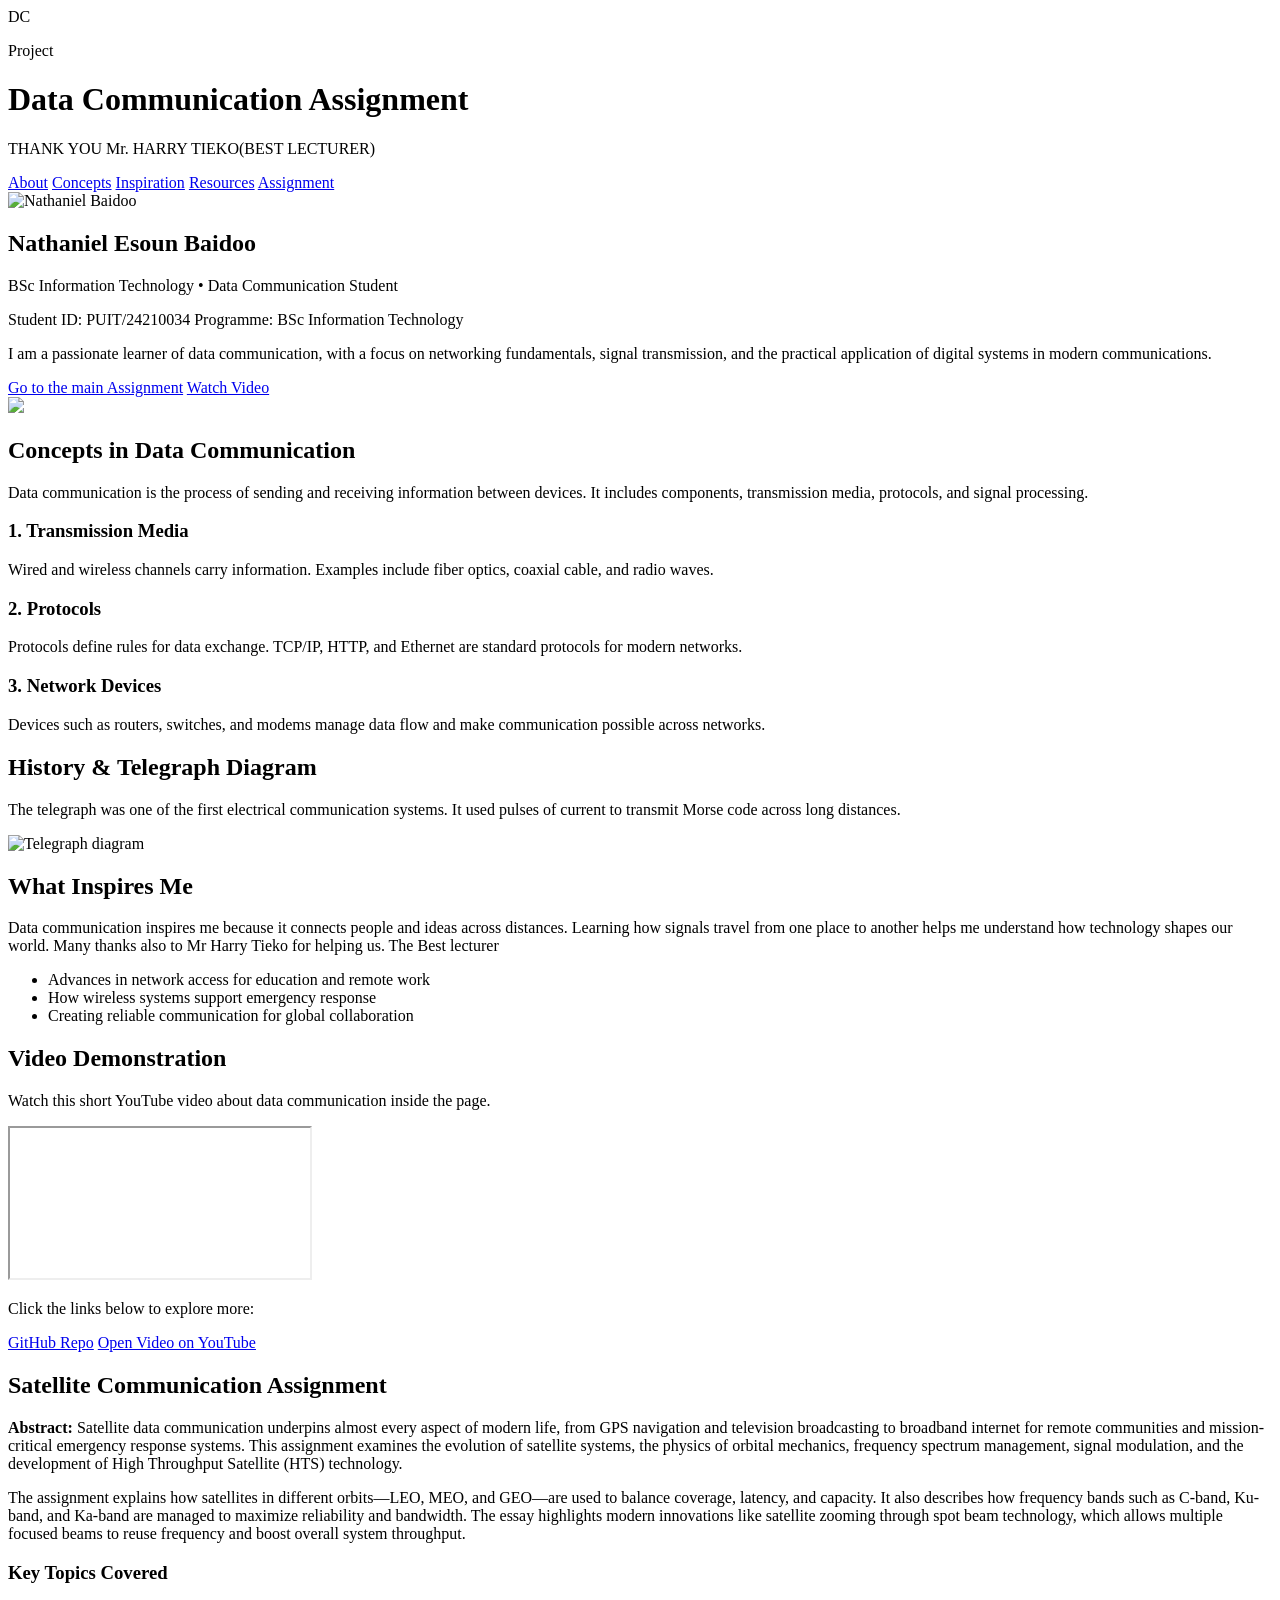
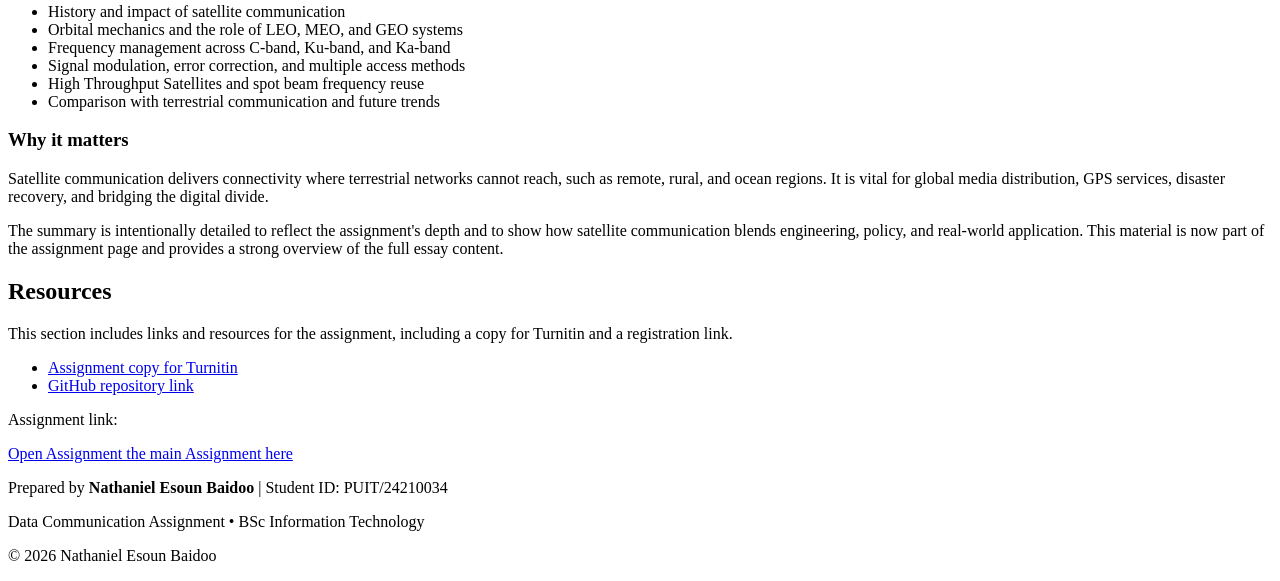
==== index.html @ 7e2c32c3 "Add files via upload" ====
<!DOCTYPE html>
<html lang="en">

<head>
    <meta charset="UTF-8">
    <meta name="viewport" content="width=device-width, initial-scale=1.0">
    <meta`n name="description" `n content="Presentation of data communication concepts, satellite systems, and assignment findings." `n>
        <title>Data Communication Assignment</title>
        <link rel="stylesheet" href="index.css">
</head>

<body>
    <header class="site-header">
        <div class="brand">
            <div class="brand-badge">
                <span>DC</span>
                <div>
                    <p class="brand-label">Project</p>
                    <h1>Data Communication Assignment</h1>
                </div>
            </div>
            <p class="brand-copy">
                THANK YOU <span class="person">Mr. HARRY TIEKO</span>(BEST LECTURER)
            </p>
        </div>
        <nav class="main-nav" aria-label="Primary navigation">
            <a href="#about">About</a>
            <a href="#concepts">Concepts</a>
            <a href="#inspiration">Inspiration</a>
            <a href="#resources">Resources</a>
            <a href="#assignment">Assignment</a>
        </nav>
    </header>

    <main>
        <section id="about" class="hero section-card">
            <div class="hero-text">
                <img class="profile-photo" src="c:\Users\DELL\Desktop\PROFBAIDOO\profNath.jpg" alt="Nathaniel Baidoo">

                <h2>Nathaniel Esoun Baidoo</h2>
                <p class="role">
                    BSc Information Technology • Data Communication Student
                </p>
                <div class="hero-meta">
                    <span>Student ID: PUIT/24210034</span>
                    <span>Programme: BSc Information Technology</span>
                </div>
                <p class="bio">
                    I am a passionate learner of data communication, with a focus on networking fundamentals, signal transmission, and the practical application of digital systems in modern communications.
                </p>
                <div class="hero-links">
                    <a class="button" href="C:\Users\DELL\DATACOM WEB\ASSIGNMENT.HTML">Go to the main Assignment</a>
                    <a class="button button-secondary" href="#video">Watch Video</a>
                </div>
            </div>
            <div class="hero-image">
                <img src="c:\Users\DELL\Desktop\commmm.avif">
            </div>
        </section>

        <section id="concepts" class="section-card">
            <h2>Concepts in Data Communication</h2>
            <p>
                Data communication is the process of sending and receiving information between devices. It includes components, transmission media, protocols, and signal processing.
            </p>
            <div class="cards-grid">
                <article>
                    <h3>1. Transmission Media</h3>
                    <p>
                        Wired and wireless channels carry information. Examples include fiber optics, coaxial cable, and radio waves.
                    </p>
                </article>
                <article>
                    <h3>2. Protocols</h3>
                    <p>
                        Protocols define rules for data exchange. TCP/IP, HTTP, and Ethernet are standard protocols for modern networks.
                    </p>
                </article>
                <article>
                    <h3>3. Network Devices</h3>
                    <p>
                        Devices such as routers, switches, and modems manage data flow and make communication possible across networks.
                    </p>
                </article>
            </div>
        </section>

        <section id="history" class="section-card">
            <h2>History &amp; Telegraph Diagram</h2>
            <p>
                The telegraph was one of the first electrical communication systems. It used pulses of current to transmit Morse code across long distances.
            </p>
            <div class="diagram-card">
                <img class="diagram-image" src="c:\Users\DELL\Desktop\Telelgraph.webp" alt="Telegraph diagram">
            </div>
        </section>

        <section id="inspiration" class="section-card">
            <h2>What Inspires Me</h2>
            <p>
                Data communication inspires me because it connects people and ideas across distances. Learning how signals travel from one place to another helps me understand how technology shapes our world. Many thanks also to <span class="person">Mr Harry Tieko</span>                for helping us. The Best lecturer
            </p>
            <ul>
                <li>Advances in network access for education and remote work</li>
                <li>How wireless systems support emergency response</li>
                <li>Creating reliable communication for global collaboration</li>
            </ul>
        </section>

        <section id="video" class="section-card video-section">
            <h2>Video Demonstration</h2>
            <p>
                Watch this short YouTube video about data communication inside the page.
            </p>
            <div class="video-wrapper">
                <iframe id="youtube-player" src="c:\Users\DELL\Videos\Tubemate Downloader\Data Communications.mp4" allow="
              accelerometer;
              autoplay;
              clipboard-write;
              encrypted-media;
              gyroscope;
              picture-in-picture;
            " allowfullscreen></iframe>
            </div>
            <p>Click the links below to explore more:</p>
            <div class="inline-links">
                <a href="https://github.com/yourusername/data-communication-assignment" target="_blank" rel="noopener">GitHub Repo</a
          >
          <a
            href="https://www.youtube.com/watch?v=5yHa4AGumdw&t=110s&pp=ygUYc2hvcnQgZGF0YSBjb21tdW5pY2F0aW9u"
            target="_blank"
            rel="noopener"
            >Open Video on YouTube</a
          >
        </div>
      </section>

      <section id="assignment" class="section-card">
        <h2>Satellite Communication Assignment</h2>

        <p>
          <strong>Abstract:</strong> Satellite data communication underpins
          almost every aspect of modern life, from GPS navigation and television
          broadcasting to broadband internet for remote communities and
          mission-critical emergency response systems. This assignment examines
          the evolution of satellite systems, the physics of orbital mechanics,
          frequency spectrum management, signal modulation, and the development
          of High Throughput Satellite (HTS) technology.
        </p>
        <p>
          The assignment explains how satellites in different orbits—LEO, MEO,
          and GEO—are used to balance coverage, latency, and capacity. It also
          describes how frequency bands such as C-band, Ku-band, and Ka-band are
          managed to maximize reliability and bandwidth. The essay highlights
          modern innovations like satellite zooming through spot beam
          technology, which allows multiple focused beams to reuse frequency and
          boost overall system throughput.
        </p>
        <div class="cards-grid assignment-grid">
          <article>
            <h3>Key Topics Covered</h3>
            <ul>
              <li>History and impact of satellite communication</li>
              <li>
                Orbital mechanics and the role of LEO, MEO, and GEO systems
              </li>
              <li>Frequency management across C-band, Ku-band, and Ka-band</li>
              <li>
                Signal modulation, error correction, and multiple access methods
              </li>
              <li>High Throughput Satellites and spot beam frequency reuse</li>
              <li>
                Comparison with terrestrial communication and future trends
              </li>
            </ul>
          </article>
          <article>
            <h3>Why it matters</h3>
            <p>
              Satellite communication delivers connectivity where terrestrial
              networks cannot reach, such as remote, rural, and ocean regions.
              It is vital for global media distribution, GPS services, disaster
              recovery, and bridging the digital divide.
            </p>
          </article>
        </div>
        <p>
          The summary is intentionally detailed to reflect the assignment's
          depth and to show how satellite communication blends engineering,
          policy, and real-world application. This material is now part of the
          assignment page and provides a strong overview of the full essay
          content.
        </p>
      </section>

      <section id="resources" class="section-card">
        <h2>Resources</h2>
        <p>
          This section includes links and resources for the assignment,
          including a copy for Turnitin and a registration link.
        </p>
        <ul class="resource-list">
          <li>
            <a
              class="button button-secondary"
              href="https://www.turnitin.com/assignment/type/paper/dashboard/184475073?lang=en_us#"
              target="_blank"
              rel="noopener"
              >Assignment copy for Turnitin</a
            >
          </li>
          <li>
            <a
              class="button button-secondary"
              href="https://github.com/yourusername/data-communication-assignment"
              target="_blank"
              rel="noopener"
              >GitHub repository link</a
            >
          </li>
        </ul>
        <p>Assignment link:</p>
        <a
          class="button button-primary"
          href="C:\Users\DELL\DATACOM WEB\ASSIGNMENT.HTML"
          target="_blank"
          rel="noopener"
          >Open Assignment the main Assignment here</a
        >
      </section>
    </main>

    <footer class="site-footer">
      <p>Prepared by <strong>Nathaniel Esoun Baidoo</strong> | Student ID: PUIT/24210034</p>
      <p>Data Communication Assignment • BSc Information Technology</p>
      <p>&copy; 2026 Nathaniel Esoun Baidoo</p>
    </footer>
    <script src="index.js"></script>
  </body>
</html>
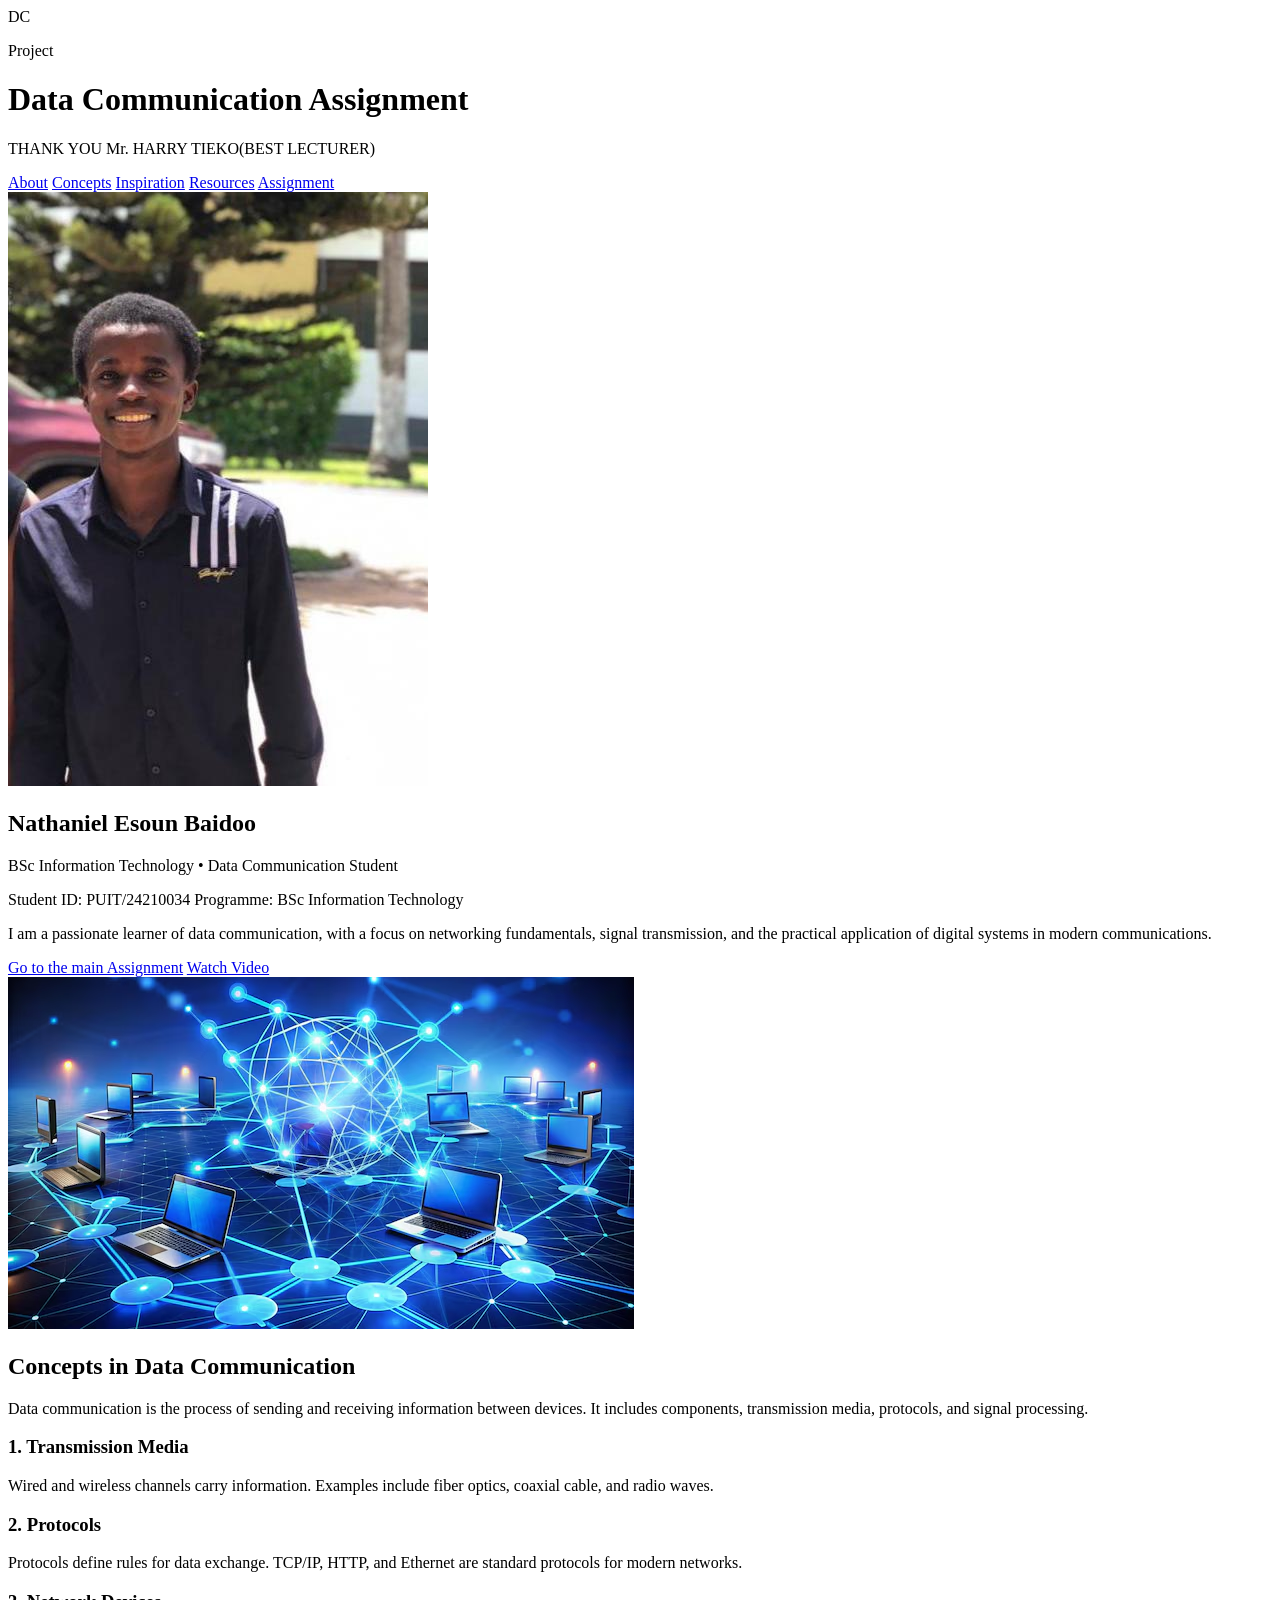
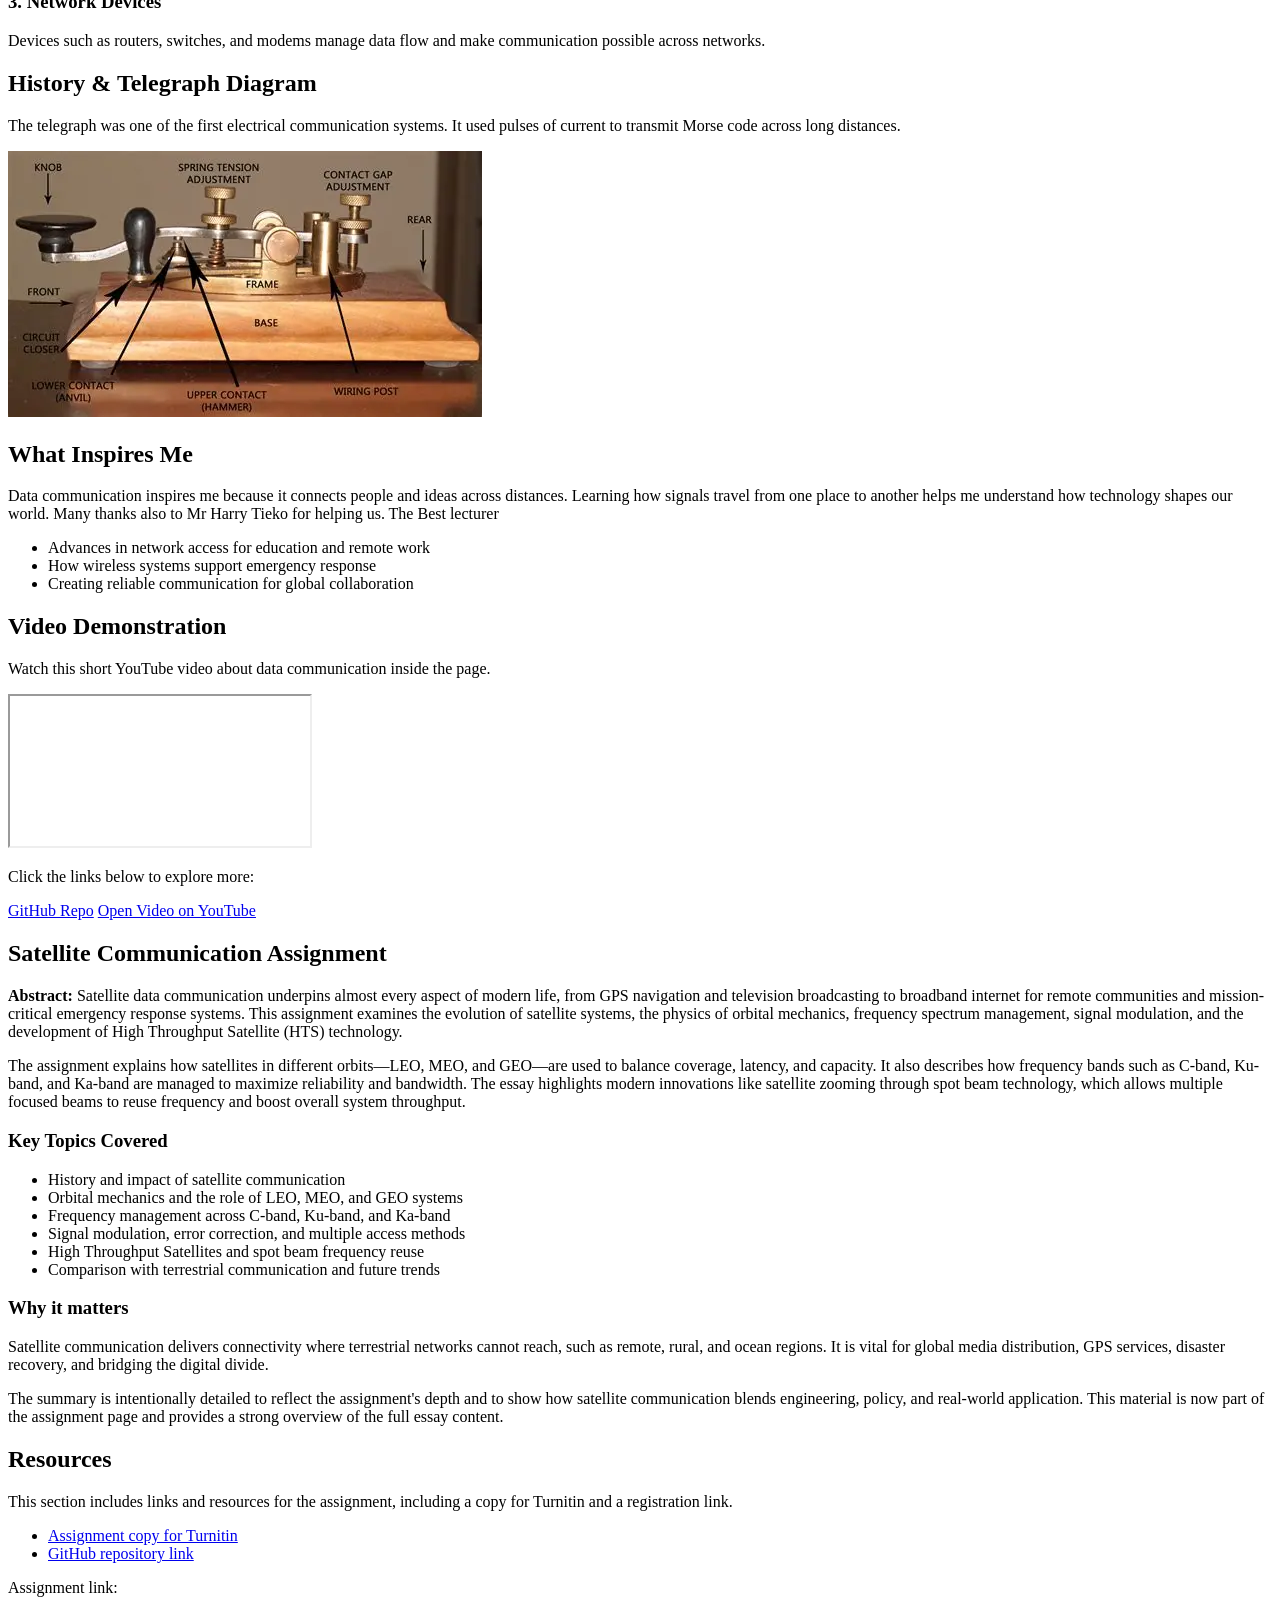
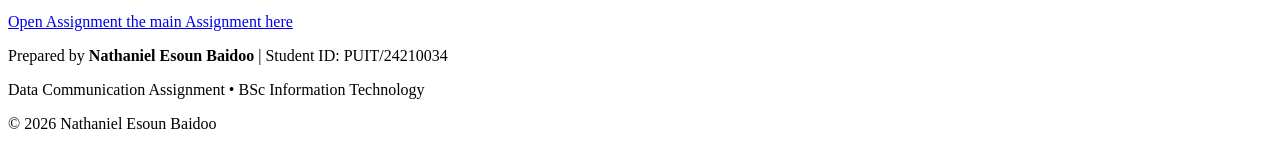
==== commit 4843ef41: "Add files via upload" ====
--- a/index.html
+++ b/index.html
@@ -35,7 +35,7 @@
     <main>
         <section id="about" class="hero section-card">
             <div class="hero-text">
-                <img class="profile-photo" src="c:\Users\DELL\Desktop\PROFBAIDOO\profNath.jpg" alt="Nathaniel Baidoo">
+                <img class="profile-photo" src="profNath.jpg" alt="Nathaniel Baidoo">
 
                 <h2>Nathaniel Esoun Baidoo</h2>
                 <p class="role">
@@ -54,7 +54,7 @@
                 </div>
             </div>
             <div class="hero-image">
-                <img src="c:\Users\DELL\Desktop\commmm.avif">
+                <img src="commmm.avif">
             </div>
         </section>
 
@@ -91,7 +91,7 @@
                 The telegraph was one of the first electrical communication systems. It used pulses of current to transmit Morse code across long distances.
             </p>
             <div class="diagram-card">
-                <img class="diagram-image" src="c:\Users\DELL\Desktop\Telelgraph.webp" alt="Telegraph diagram">
+                <img class="diagram-image" src="Telelgraph.webp" alt="Telegraph diagram">
             </div>
         </section>
 
@@ -113,29 +113,22 @@
                 Watch this short YouTube video about data communication inside the page.
             </p>
             <div class="video-wrapper">
-                <iframe id="youtube-player" src="c:\Users\DELL\Videos\Tubemate Downloader\Data Communications.mp4" allow="
-              accelerometer;
-              autoplay;
-              clipboard-write;
-              encrypted-media;
-              gyroscope;
-              picture-in-picture;
-            " allowfullscreen></iframe>
+                <iframe id="youtube-player" src="C:\Users\DELL\Videos\Tubemate Downloader\Data Communications.mp4 " " allow=" accelerometer; autoplay; clipboard-write; encrypted-media; gyroscope; picture-in-picture; " allowfullscreen></iframe>
             </div>
             <p>Click the links below to explore more:</p>
-            <div class="inline-links">
-                <a href="https://github.com/yourusername/data-communication-assignment" target="_blank" rel="noopener">GitHub Repo</a
+            <div class="inline-links ">
+                <a href="https://github.com/Profbaidoo/Data-Communication-Assignment/tree/40812f1e3010cec9169a220cb5f3fecf6ca3a425 " target="_blank " rel="noopener ">GitHub Repo</a
           >
           <a
-            href="https://www.youtube.com/watch?v=5yHa4AGumdw&t=110s&pp=ygUYc2hvcnQgZGF0YSBjb21tdW5pY2F0aW9u"
-            target="_blank"
-            rel="noopener"
+            href="https://www.youtube.com/watch?v=5yHa4AGumdw&t=110s&pp=ygUYc2hvcnQgZGF0YSBjb21tdW5pY2F0aW9u "
+            target="_blank "
+            rel="noopener "
             >Open Video on YouTube</a
           >
         </div>
       </section>
 
-      <section id="assignment" class="section-card">
+      <section id="assignment " class="section-card ">
         <h2>Satellite Communication Assignment</h2>
 
         <p>
@@ -156,7 +149,7 @@
           technology, which allows multiple focused beams to reuse frequency and
           boost overall system throughput.
         </p>
-        <div class="cards-grid assignment-grid">
+        <div class="cards-grid assignment-grid ">
           <article>
             <h3>Key Topics Covered</h3>
             <ul>
@@ -193,48 +186,48 @@
         </p>
       </section>
 
-      <section id="resources" class="section-card">
+      <section id="resources " class="section-card ">
         <h2>Resources</h2>
         <p>
           This section includes links and resources for the assignment,
           including a copy for Turnitin and a registration link.
         </p>
-        <ul class="resource-list">
+        <ul class="resource-list ">
           <li>
             <a
-              class="button button-secondary"
-              href="https://www.turnitin.com/assignment/type/paper/dashboard/184475073?lang=en_us#"
-              target="_blank"
-              rel="noopener"
+              class="button button-secondary "
+              href="https://www.turnitin.com/assignment/type/paper/dashboard/184475073?lang=en_us# "
+              target="_blank "
+              rel="noopener "
               >Assignment copy for Turnitin</a
             >
           </li>
           <li>
             <a
-              class="button button-secondary"
-              href="https://github.com/yourusername/data-communication-assignment"
-              target="_blank"
-              rel="noopener"
+              class="button button-secondary "
+              href="https://github.com/Profbaidoo/Data-Communication-Assignment/tree/40812f1e3010cec9169a220cb5f3fecf6ca3a425 "
+              target="_blank "
+              rel="noopener "
               >GitHub repository link</a
             >
           </li>
         </ul>
         <p>Assignment link:</p>
         <a
-          class="button button-primary"
-          href="C:\Users\DELL\DATACOM WEB\ASSIGNMENT.HTML"
-          target="_blank"
-          rel="noopener"
+          class="button button-primary "
+          href="ASSIGNMENT.HTML "
+          target="_blank "
+          rel="noopener "
           >Open Assignment the main Assignment here</a
         >
       </section>
     </main>
 
-    <footer class="site-footer">
+    <footer class="site-footer ">
       <p>Prepared by <strong>Nathaniel Esoun Baidoo</strong> | Student ID: PUIT/24210034</p>
       <p>Data Communication Assignment • BSc Information Technology</p>
       <p>&copy; 2026 Nathaniel Esoun Baidoo</p>
     </footer>
-    <script src="index.js"></script>
+    <script src="index.js "></script>
   </body>
 </html>
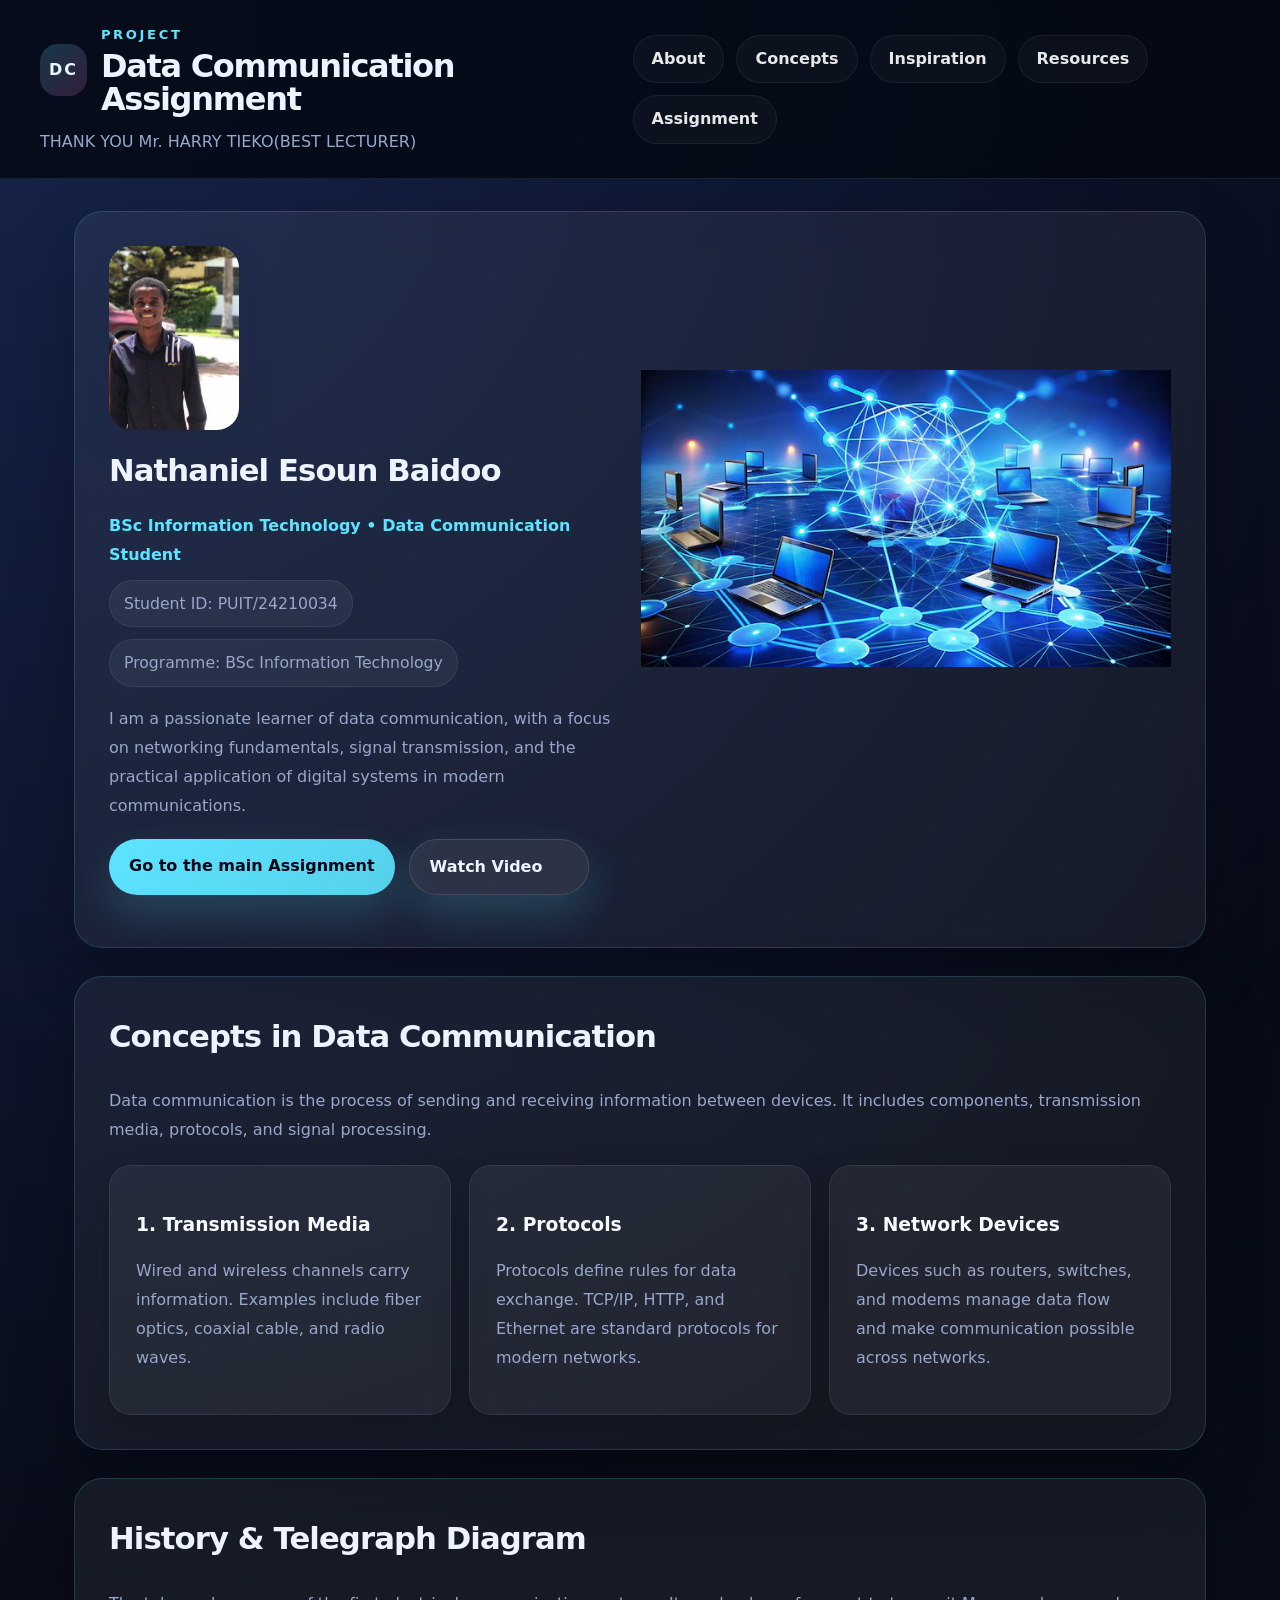
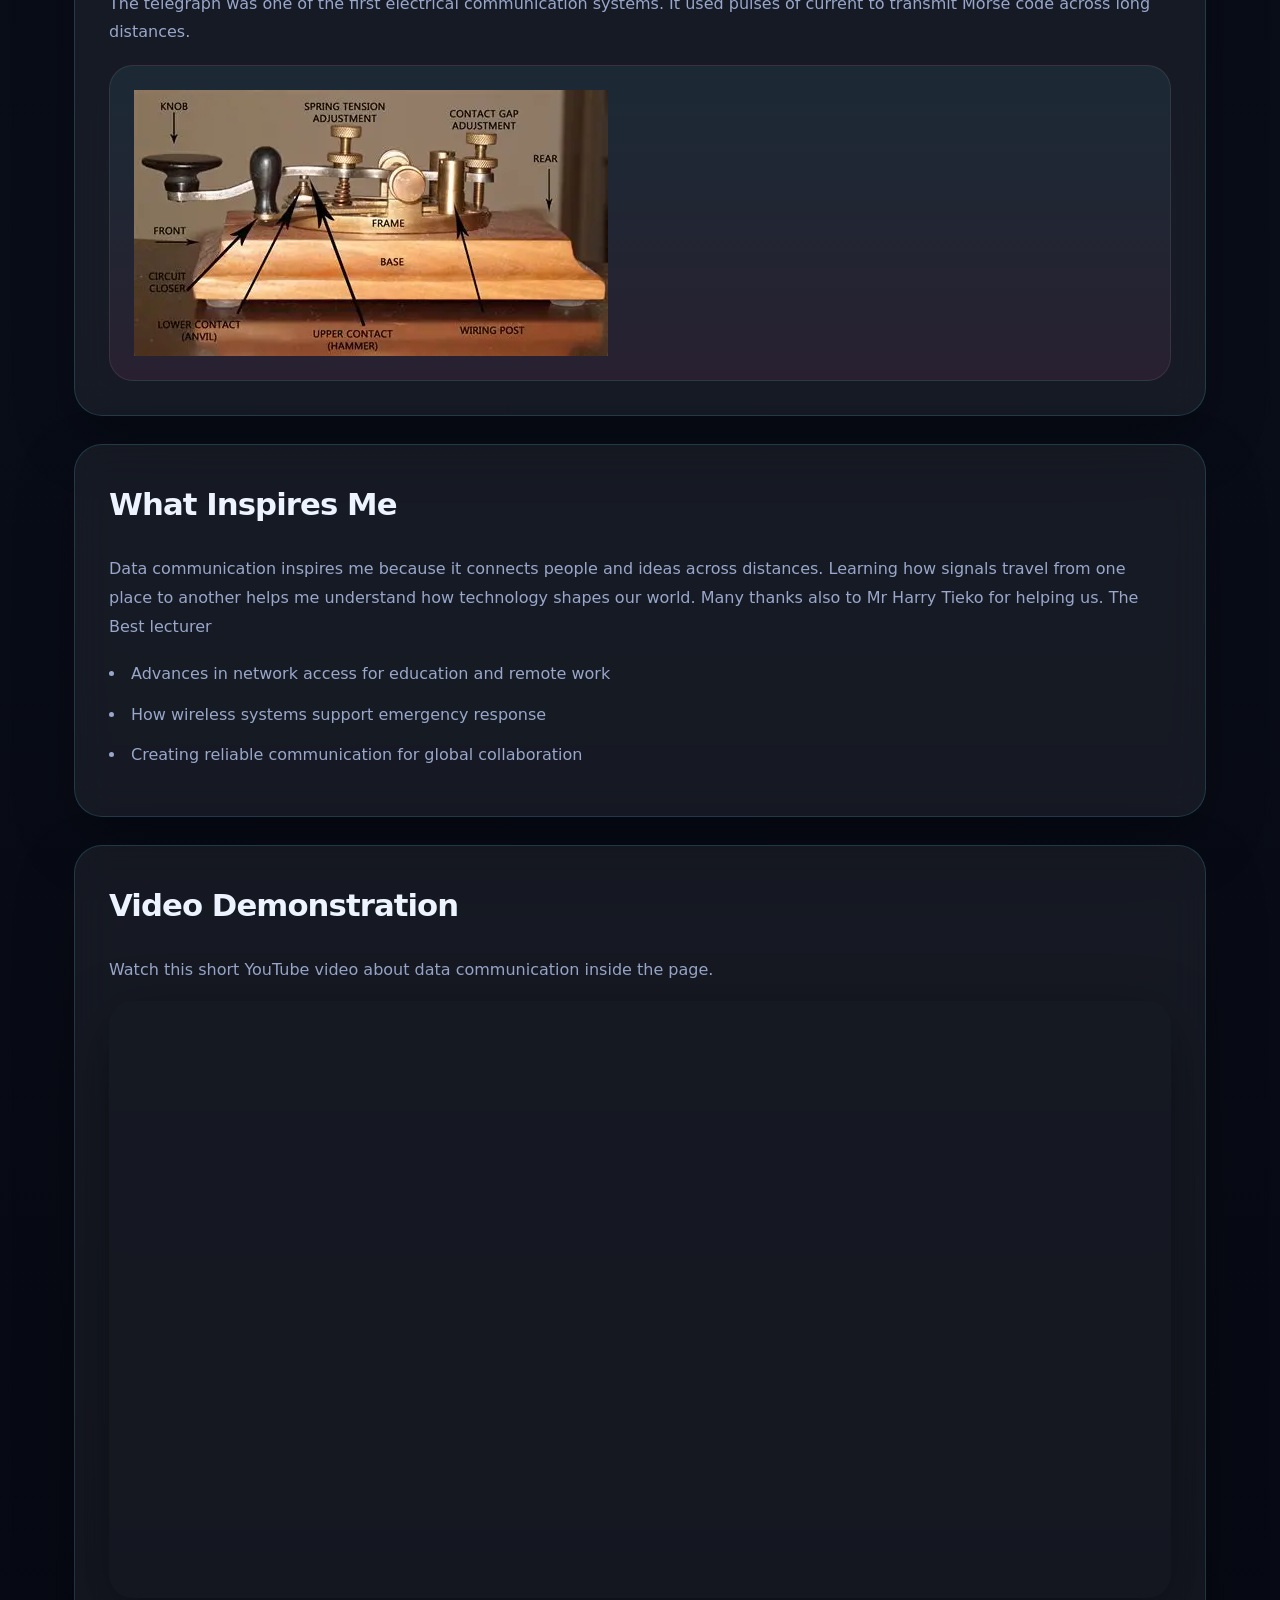
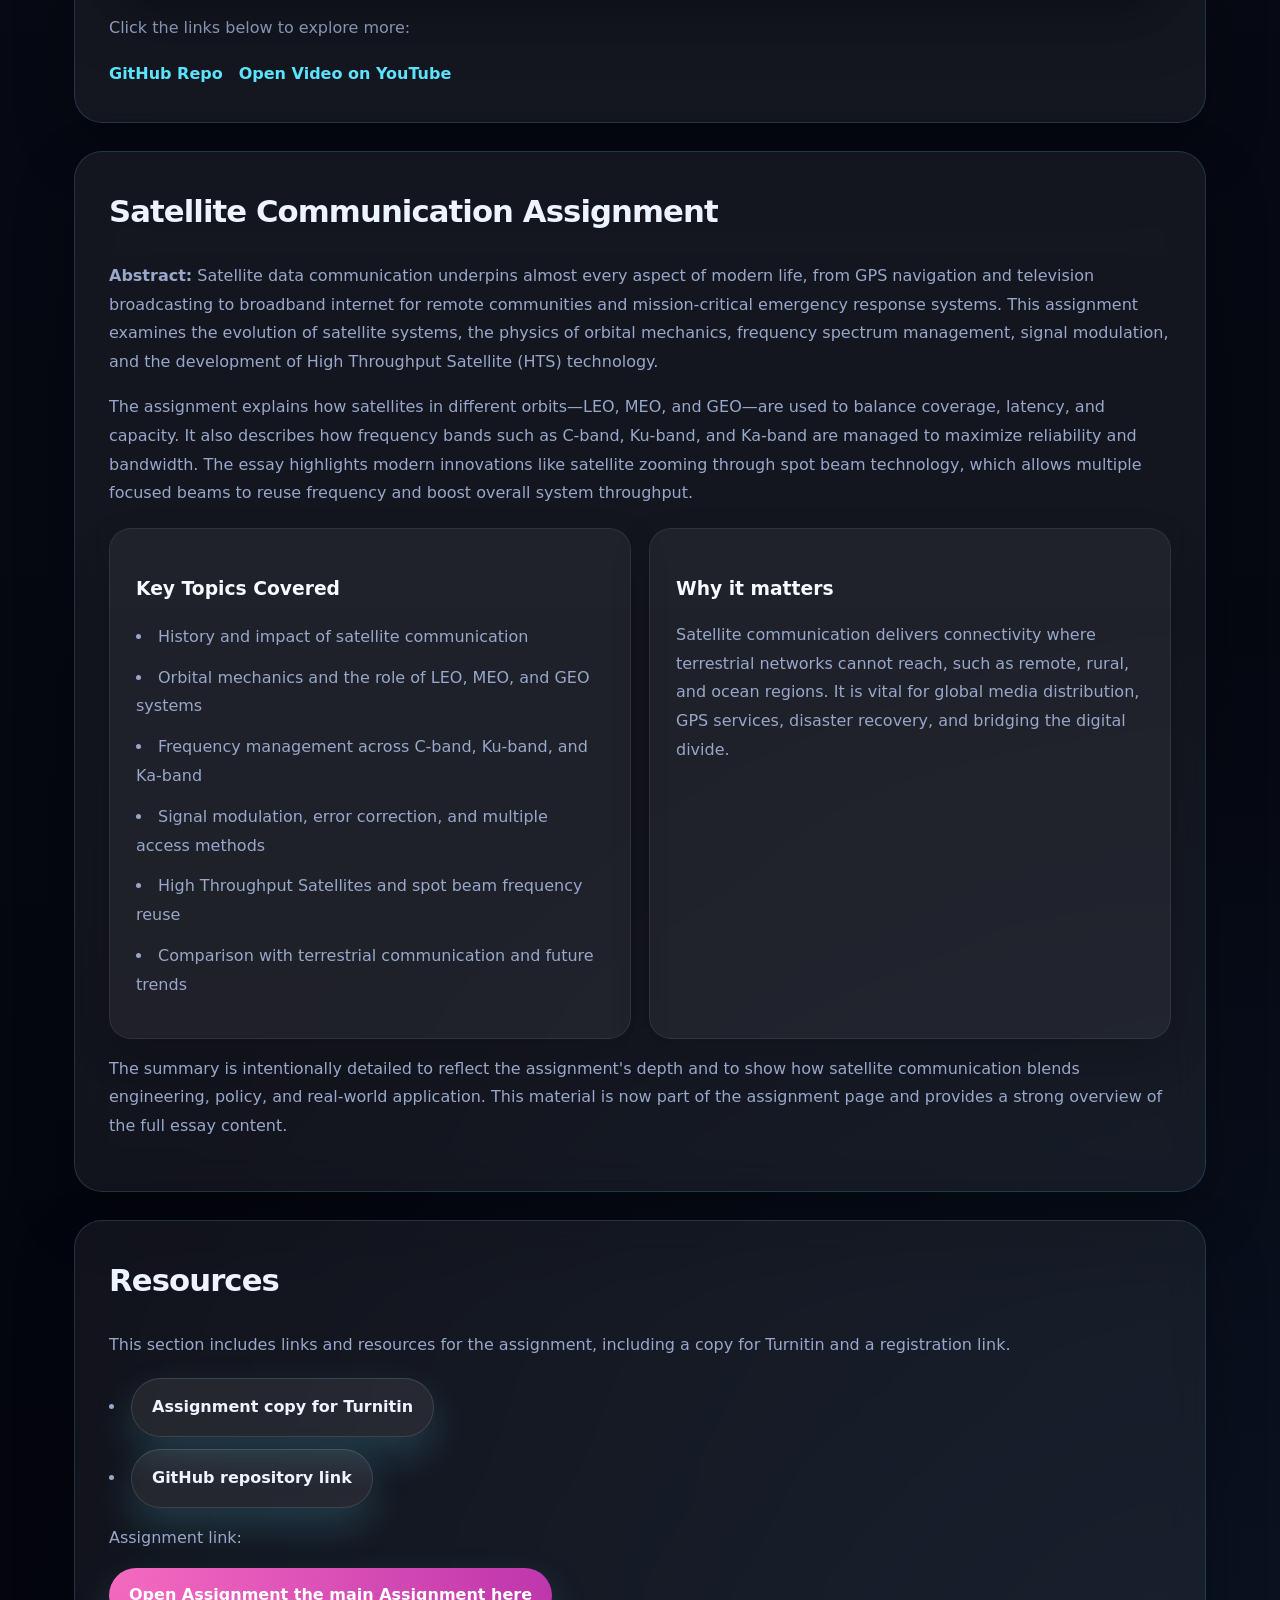
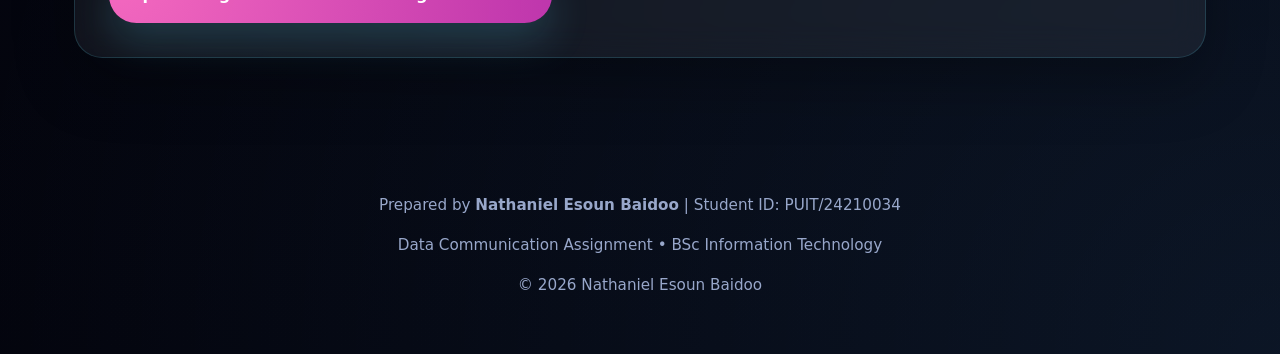
==== commit 4b803214: "Add files via upload" ====
--- a/index.html
+++ b/index.html
@@ -113,7 +113,7 @@
                 Watch this short YouTube video about data communication inside the page.
             </p>
             <div class="video-wrapper">
-                <iframe id="youtube-player" src="C:\Users\DELL\Videos\Tubemate Downloader\Data Communications.mp4 " " allow=" accelerometer; autoplay; clipboard-write; encrypted-media; gyroscope; picture-in-picture; " allowfullscreen></iframe>
+                <iframe id="youtube-player" src="C:\Users\DELL\DATACOM WEB\Data Communications.mp4 " " allow=" accelerometer; autoplay; clipboard-write; encrypted-media; gyroscope; picture-in-picture; " allowfullscreen></iframe>
             </div>
             <p>Click the links below to explore more:</p>
             <div class="inline-links ">
--- a/index.css
+++ b/index.css
@@ -0,0 +1,657 @@
+:root {
+  --bg: #070b16;
+  --surface: rgba(255, 255, 255, 0.08);
+  --surface-alt: rgba(255, 255, 255, 0.04);
+  --text: #eef4ff;
+  --muted: #98a7ca;
+  --primary: #5de4ff;
+  --primary-dark: #40b8d6;
+  --accent: #ff6ec7;
+  --accent-soft: rgba(255, 110, 199, 0.14);
+  --border: rgba(159, 207, 255, 0.18);
+  --shadow: 0 24px 60px rgba(0, 0, 0, 0.28);
+}
+
+* {
+  box-sizing: border-box;
+}
+
+html,
+body {
+  margin: 0;
+  padding: 0;
+  min-height: 100%;
+  scroll-behavior: smooth;
+}
+
+body {
+  font-family:
+    Inter,
+    system-ui,
+    -apple-system,
+    BlinkMacSystemFont,
+    "Segoe UI",
+    sans-serif;
+  background:
+    radial-gradient(circle at top left, rgba(26, 44, 90, 0.8), transparent 30%),
+    radial-gradient(
+      circle at bottom right,
+      rgba(88, 176, 255, 0.1),
+      transparent 25%
+    ),
+    linear-gradient(180deg, #060916 0%, #090d18 36%, #03040d 100%);
+  color: var(--text);
+  line-height: 1.65;
+  position: relative;
+  overflow-x: hidden;
+}
+
+.background-network {
+  position: fixed;
+  inset: 0;
+  pointer-events: none;
+  z-index: -2;
+  background-image:
+    radial-gradient(
+      circle at 20% 20%,
+      rgba(93, 228, 255, 0.18),
+      transparent 18%
+    ),
+    radial-gradient(
+      circle at 85% 15%,
+      rgba(255, 110, 199, 0.16),
+      transparent 16%
+    ),
+    radial-gradient(
+      circle at 15% 80%,
+      rgba(93, 228, 255, 0.08),
+      transparent 14%
+    ),
+    radial-gradient(
+      circle at 80% 78%,
+      rgba(255, 110, 199, 0.08),
+      transparent 12%
+    ),
+    linear-gradient(
+      90deg,
+      rgba(255, 255, 255, 0.02) 0%,
+      transparent 30%,
+      transparent 70%,
+      rgba(255, 255, 255, 0.02) 100%
+    );
+}
+
+.background-network::before,
+.background-network::after {
+  content: "";
+  position: absolute;
+  inset: 0;
+  background-image:
+    repeating-linear-gradient(
+      45deg,
+      rgba(93, 228, 255, 0.06) 0 1px,
+      transparent 1px 120px
+    ),
+    repeating-linear-gradient(
+      -45deg,
+      rgba(255, 110, 199, 0.05) 0 1px,
+      transparent 1px 90px
+    );
+  opacity: 0.35;
+  animation: drift 30s linear infinite;
+}
+
+.background-network::after {
+  animation-direction: reverse;
+  opacity: 0.22;
+}
+
+@keyframes drift {
+  from {
+    transform: translate(0, 0);
+  }
+  to {
+    transform: translate(120px, 120px);
+  }
+}
+
+img {
+  max-width: 100%;
+  display: block;
+}
+
+.profile-photo {
+  width: 130px;
+  max-width: 100%;
+  height: auto;
+  border-radius: 22px;
+  margin-bottom: 24px;
+  box-shadow: 0 18px 40px rgba(15, 23, 42, 0.12);
+  object-fit: cover;
+}
+
+.site-header {
+  position: sticky;
+  top: 0;
+  z-index: 20;
+  background: rgba(4, 9, 19, 0.85);
+  backdrop-filter: blur(18px);
+  border-bottom: 1px solid rgba(93, 228, 255, 0.12);
+  padding: 24px clamp(20px, 4vw, 40px);
+  display: flex;
+  justify-content: space-between;
+  gap: 24px;
+  align-items: center;
+}
+
+.brand {
+  display: flex;
+  flex-direction: column;
+  gap: 0.75rem;
+}
+
+.brand-badge {
+  display: flex;
+  align-items: center;
+  gap: 14px;
+}
+
+.brand-badge span {
+  width: 52px;
+  height: 52px;
+  display: grid;
+  place-items: center;
+  border-radius: 18px;
+  background: linear-gradient(
+    135deg,
+    rgba(93, 228, 255, 0.2),
+    rgba(255, 110, 199, 0.18)
+  );
+  color: #e8f6ff;
+  font-weight: 800;
+  letter-spacing: 0.12em;
+}
+
+.brand-label {
+  margin: 0 0 4px;
+  color: var(--primary);
+  font-size: 0.82rem;
+  font-weight: 700;
+  letter-spacing: 0.2em;
+  text-transform: uppercase;
+}
+
+.brand h1 {
+  margin: 0;
+  font-size: clamp(1.9rem, 2.5vw, 2.9rem);
+  letter-spacing: -0.04em;
+  line-height: 1.05;
+}
+
+.brand-copy {
+  margin: 0;
+  color: var(--muted);
+  max-width: 44rem;
+  line-height: 1.6;
+  font-size: 1rem;
+}
+
+.main-nav {
+  display: flex;
+  flex-wrap: wrap;
+  gap: 12px;
+  align-items: center;
+}
+
+.main-nav a {
+  color: rgba(255, 255, 255, 0.9);
+  text-decoration: none;
+  font-weight: 700;
+  padding: 10px 18px;
+  border-radius: 999px;
+  border: 1px solid rgba(255, 255, 255, 0.06);
+  background: rgba(255, 255, 255, 0.03);
+  transition:
+    transform 0.2s ease,
+    background 0.25s ease,
+    border-color 0.25s ease;
+}
+
+.main-nav a:hover,
+.main-nav a:focus-visible {
+  background: rgba(93, 228, 255, 0.14);
+  border-color: rgba(93, 228, 255, 0.22);
+  transform: translateY(-2px);
+}
+
+main {
+  max-width: 1180px;
+  margin: 0 auto;
+  padding: 32px 24px 64px;
+}
+
+.section-card {
+  background: rgba(255, 255, 255, 0.06);
+  border: 1px solid rgba(93, 228, 255, 0.16);
+  border-radius: 28px;
+  padding: 34px;
+  margin-bottom: 28px;
+  box-shadow: var(--shadow);
+  backdrop-filter: blur(18px);
+}
+
+.hero {
+  display: grid;
+  grid-template-columns: 1fr 1.05fr;
+  align-items: center;
+  gap: 28px;
+}
+
+.profile-avatar {
+  width: 140px;
+  height: 140px;
+  border-radius: 32px;
+  display: grid;
+  place-items: center;
+  font-size: 2rem;
+  font-weight: 800;
+  color: #fff;
+  background: linear-gradient(
+    135deg,
+    rgba(93, 228, 255, 0.22),
+    rgba(255, 110, 199, 0.22)
+  );
+  box-shadow: 0 22px 45px rgba(0, 0, 0, 0.3);
+  margin-bottom: 24px;
+}
+
+.hero-text h2 {
+  margin-top: 0;
+  font-size: clamp(2.4rem, 3vw, 3.6rem);
+  letter-spacing: -0.04em;
+  line-height: 1.05;
+}
+
+.hero-text {
+  max-width: 40rem;
+}
+
+.hero-text p,
+.hero-text .hero-meta,
+.hero-links {
+  margin-bottom: 18px;
+}
+
+.hero-text .role {
+  margin: 14px 0 10px;
+  color: var(--primary);
+  font-size: 1rem;
+  font-weight: 700;
+}
+
+.hero-meta {
+  display: flex;
+  flex-wrap: wrap;
+  gap: 12px;
+  margin-bottom: 22px;
+  color: var(--muted);
+  font-size: 0.98rem;
+}
+
+.hero-meta span {
+  background: rgba(255, 255, 255, 0.05);
+  padding: 10px 14px;
+  border-radius: 999px;
+  border: 1px solid rgba(255, 255, 255, 0.08);
+}
+
+.hero-links {
+  display: flex;
+  flex-wrap: wrap;
+  gap: 14px;
+}
+
+.hero-links .button {
+  min-width: 180px;
+}
+
+.hero-image {
+  min-height: 420px;
+}
+
+.hero-visual {
+  position: relative;
+  width: 100%;
+  min-height: 420px;
+  border-radius: 28px;
+  overflow: hidden;
+  background:
+    radial-gradient(
+      circle at top left,
+      rgba(93, 228, 255, 0.18),
+      transparent 24%
+    ),
+    radial-gradient(
+      circle at bottom right,
+      rgba(255, 110, 199, 0.16),
+      transparent 22%
+    ),
+    linear-gradient(180deg, rgba(12, 24, 60, 0.92), rgba(1, 6, 16, 0.9));
+  border: 1px solid rgba(255, 255, 255, 0.08);
+  box-shadow: inset 0 0 0 1px rgba(255, 255, 255, 0.03);
+}
+
+.hero-visual::before,
+.hero-visual::after {
+  content: "";
+  position: absolute;
+  inset: 0;
+  background-image:
+    radial-gradient(
+      circle at 30% 20%,
+      rgba(93, 228, 255, 0.25),
+      transparent 5%
+    ),
+    radial-gradient(
+      circle at 80% 25%,
+      rgba(255, 110, 199, 0.2),
+      transparent 4%
+    ),
+    radial-gradient(
+      circle at 45% 72%,
+      rgba(255, 255, 255, 0.14),
+      transparent 6%
+    );
+  opacity: 0.8;
+  pointer-events: none;
+}
+
+.hero-visual-grid {
+  position: absolute;
+  inset: 0;
+  background-image:
+    linear-gradient(0deg, rgba(255, 255, 255, 0.04) 1px, transparent 1px),
+    linear-gradient(90deg, rgba(255, 255, 255, 0.04) 1px, transparent 1px);
+  background-size: 80px 80px;
+  opacity: 0.38;
+}
+
+.hero-visual-copy {
+  position: absolute;
+  inset: 0;
+  display: flex;
+  flex-direction: column;
+  justify-content: flex-end;
+  padding: 32px;
+  color: #fff;
+  z-index: 1;
+}
+
+.hero-label {
+  display: inline-flex;
+  align-items: center;
+  gap: 10px;
+  padding: 10px 16px;
+  border-radius: 999px;
+  background: rgba(255, 255, 255, 0.08);
+  color: #cdd7ff;
+  font-size: 0.92rem;
+  margin-bottom: 18px;
+}
+
+.hero-visual-copy p {
+  max-width: 18rem;
+  font-size: 1.05rem;
+  letter-spacing: 0.01em;
+}
+
+.section-heading {
+  display: flex;
+  flex-direction: column;
+  gap: 10px;
+  margin-bottom: 16px;
+}
+
+.section-heading span {
+  display: inline-block;
+  font-size: 0.85rem;
+  letter-spacing: 0.24em;
+  text-transform: uppercase;
+  color: var(--primary);
+}
+
+.section-card h2 {
+  margin-top: 0;
+  font-size: clamp(1.9rem, 2.4vw, 2.8rem);
+  color: #eef4ff;
+  letter-spacing: -0.03em;
+}
+
+.section-card p,
+.section-card ul {
+  color: var(--muted);
+  line-height: 1.8;
+}
+
+.section-card ul {
+  list-style: disc inside;
+  margin: 18px 0 0;
+  padding-left: 0;
+}
+
+.section-card ul li {
+  margin-bottom: 12px;
+}
+
+.button,
+.button-primary,
+.button-secondary {
+  display: inline-block;
+  padding: 14px 20px;
+  border-radius: 999px;
+  text-decoration: none;
+  font-weight: 700;
+  transition:
+    transform 0.2s ease,
+    box-shadow 0.2s ease,
+    background 0.25s ease;
+}
+
+.button {
+  background: linear-gradient(135deg, var(--primary), rgba(93, 228, 255, 0.9));
+  color: #020617;
+  box-shadow: 0 18px 40px rgba(93, 228, 255, 0.18);
+}
+
+.button:hover,
+.button:focus-visible {
+  transform: translateY(-2px);
+  box-shadow: 0 24px 48px rgba(93, 228, 255, 0.26);
+}
+
+.button-secondary {
+  background: rgba(255, 255, 255, 0.08);
+  color: #eef4ff;
+  border: 1px solid rgba(255, 255, 255, 0.12);
+}
+
+.button-primary {
+  background: radial-gradient(
+    circle at top left,
+    rgba(255, 110, 199, 0.96),
+    rgba(209, 57, 187, 0.9)
+  );
+  color: #fff;
+}
+
+.cards-grid {
+  display: grid;
+  grid-template-columns: repeat(auto-fit, minmax(240px, 1fr));
+  gap: 18px;
+  margin-top: 20px;
+}
+
+.cards-grid article {
+  padding: 26px;
+  background: rgba(255, 255, 255, 0.05);
+  border-radius: 22px;
+  border: 1px solid rgba(255, 255, 255, 0.08);
+  box-shadow: 0 18px 40px rgba(0, 0, 0, 0.18);
+  transition:
+    transform 0.25s ease,
+    border-color 0.25s ease;
+}
+
+.cards-grid article:hover,
+.cards-grid article:focus-within {
+  transform: translateY(-4px);
+  border-color: rgba(93, 228, 255, 0.28);
+}
+
+.cards-grid article h3 {
+  margin-bottom: 14px;
+  color: #f7fbff;
+}
+
+.diagram-card {
+  margin-top: 18px;
+  padding: 24px;
+  background: linear-gradient(
+    180deg,
+    rgba(93, 228, 255, 0.08),
+    rgba(255, 110, 199, 0.08)
+  );
+  border-radius: 24px;
+  overflow: hidden;
+  border: 1px solid rgba(255, 255, 255, 0.08);
+}
+
+.diagram-placeholder {
+  display: grid;
+  gap: 14px;
+  padding: 32px;
+  min-height: 240px;
+  color: #eef4ff;
+}
+
+.diagram-title {
+  font-size: 1.4rem;
+  font-weight: 700;
+}
+
+.diagram-line {
+  height: 2px;
+  background: linear-gradient(
+    90deg,
+    rgba(93, 228, 255, 0.9),
+    rgba(255, 110, 199, 0.9)
+  );
+  width: 100%;
+  position: relative;
+}
+
+.diagram-node {
+  padding: 14px 18px;
+  border-radius: 18px;
+  background: rgba(255, 255, 255, 0.08);
+  border: 1px solid rgba(255, 255, 255, 0.08);
+  width: fit-content;
+}
+
+.diagram-footer {
+  font-size: 0.96rem;
+  color: var(--muted);
+}
+
+.video-section .video-wrapper {
+  position: relative;
+  padding-top: 56.25%;
+  overflow: hidden;
+  border-radius: 24px;
+  margin-top: 16px;
+  box-shadow: 0 18px 60px rgba(0, 0, 0, 0.35);
+}
+
+.video-section iframe {
+  position: absolute;
+  width: 100%;
+  height: 100%;
+  top: 0;
+  left: 0;
+  border: none;
+}
+
+.inline-links {
+  display: flex;
+  flex-wrap: wrap;
+  gap: 16px;
+  margin-top: 18px;
+}
+
+.inline-links a {
+  color: var(--primary);
+  text-decoration: none;
+  font-weight: 700;
+}
+
+.inline-links a:hover,
+.inline-links a:focus-visible {
+  text-decoration: underline;
+}
+
+.resource-list {
+  list-style: none;
+  padding: 0;
+  margin: 0;
+}
+
+.resource-list li {
+  margin-bottom: 14px;
+}
+
+.resource-list a {
+  color: #eef4ff;
+  text-decoration: none;
+}
+
+.resource-list a:hover,
+.resource-list a:focus-visible {
+  text-decoration: underline;
+}
+
+.site-footer {
+  text-align: center;
+  color: var(--muted);
+  padding: 28px 24px 40px;
+  font-size: 0.95rem;
+}
+
+@media (max-width: 860px) {
+  .hero {
+    grid-template-columns: 1fr;
+  }
+}
+
+@media (max-width: 640px) {
+  .site-header {
+    flex-direction: column;
+    align-items: flex-start;
+  }
+  .main-nav {
+    width: 100%;
+    justify-content: flex-start;
+  }
+  .hero {
+    grid-template-columns: 1fr;
+  }
+  .hero-image {
+    border-radius: 24px;
+    overflow: hidden;
+  }
+  .hero-visual {
+    min-height: 300px;
+  }
+  .hero-text h2 {
+    font-size: 2.4rem;
+  }
+}
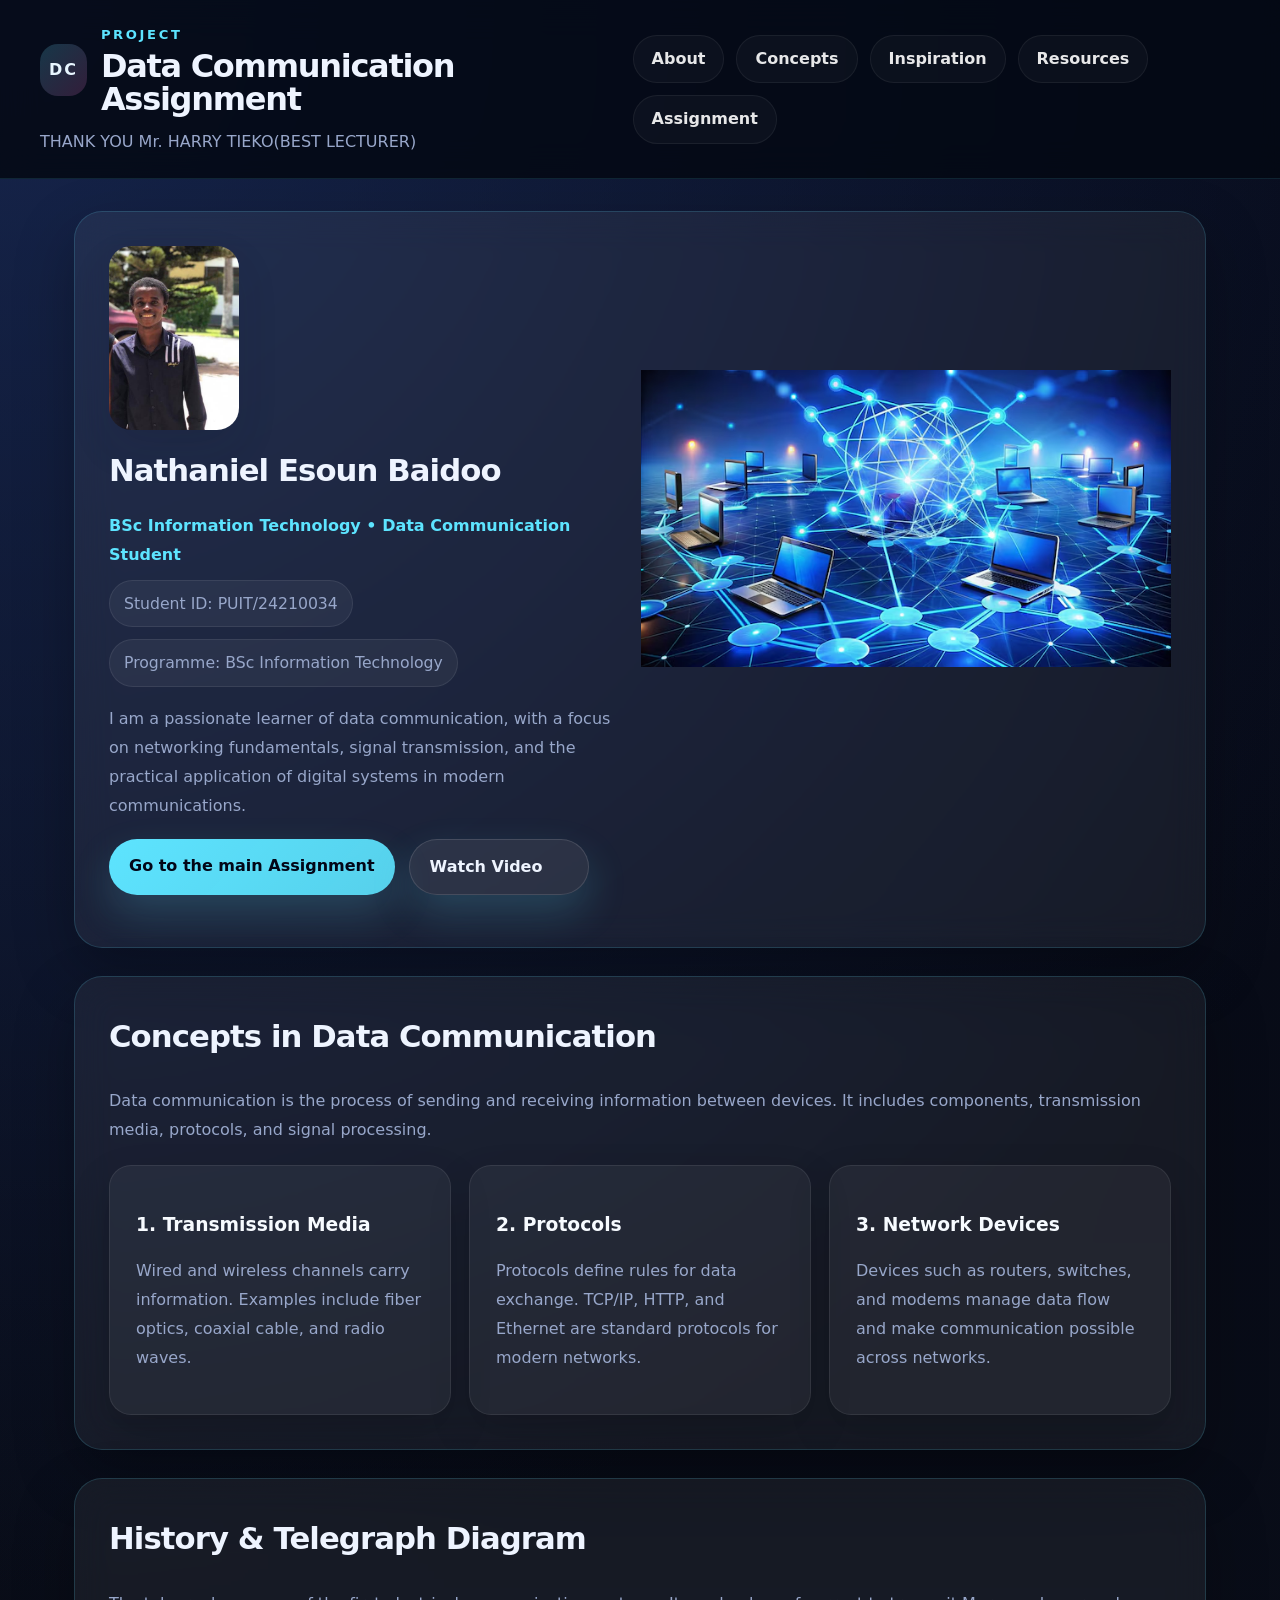
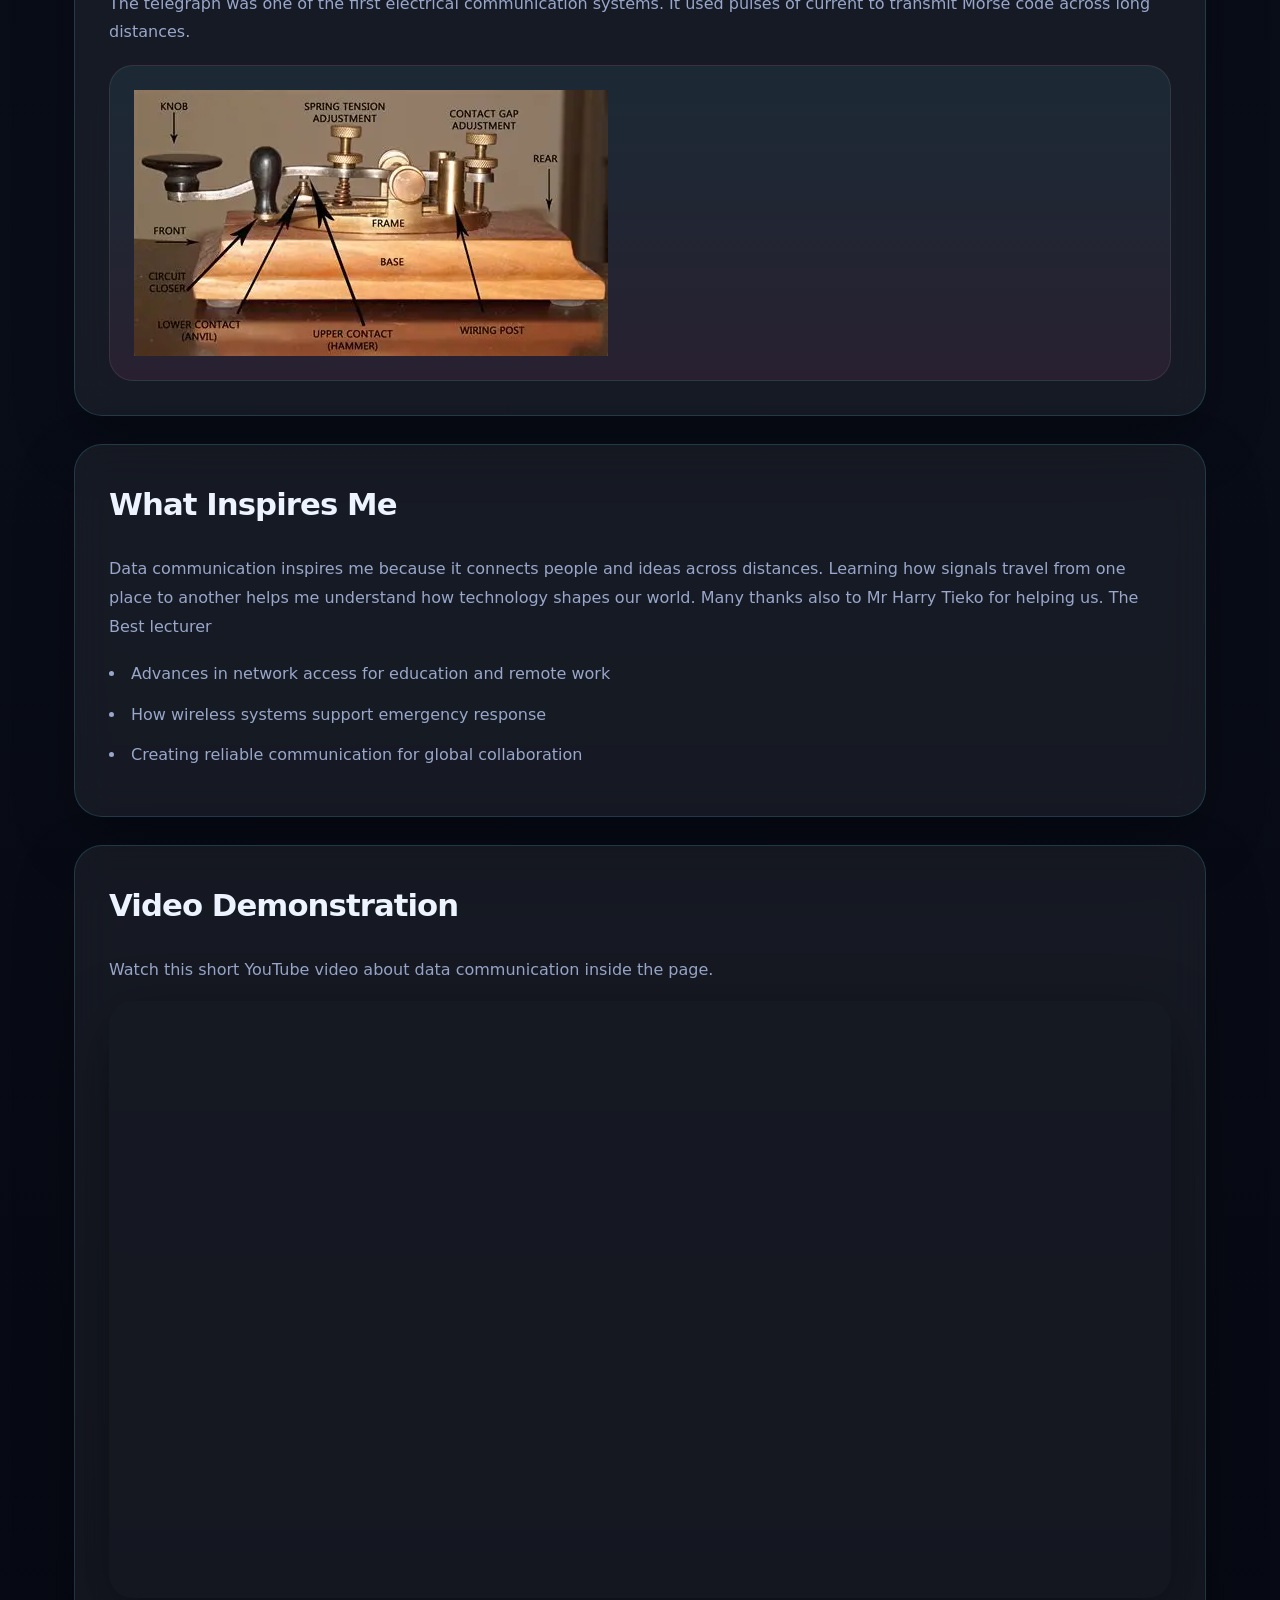
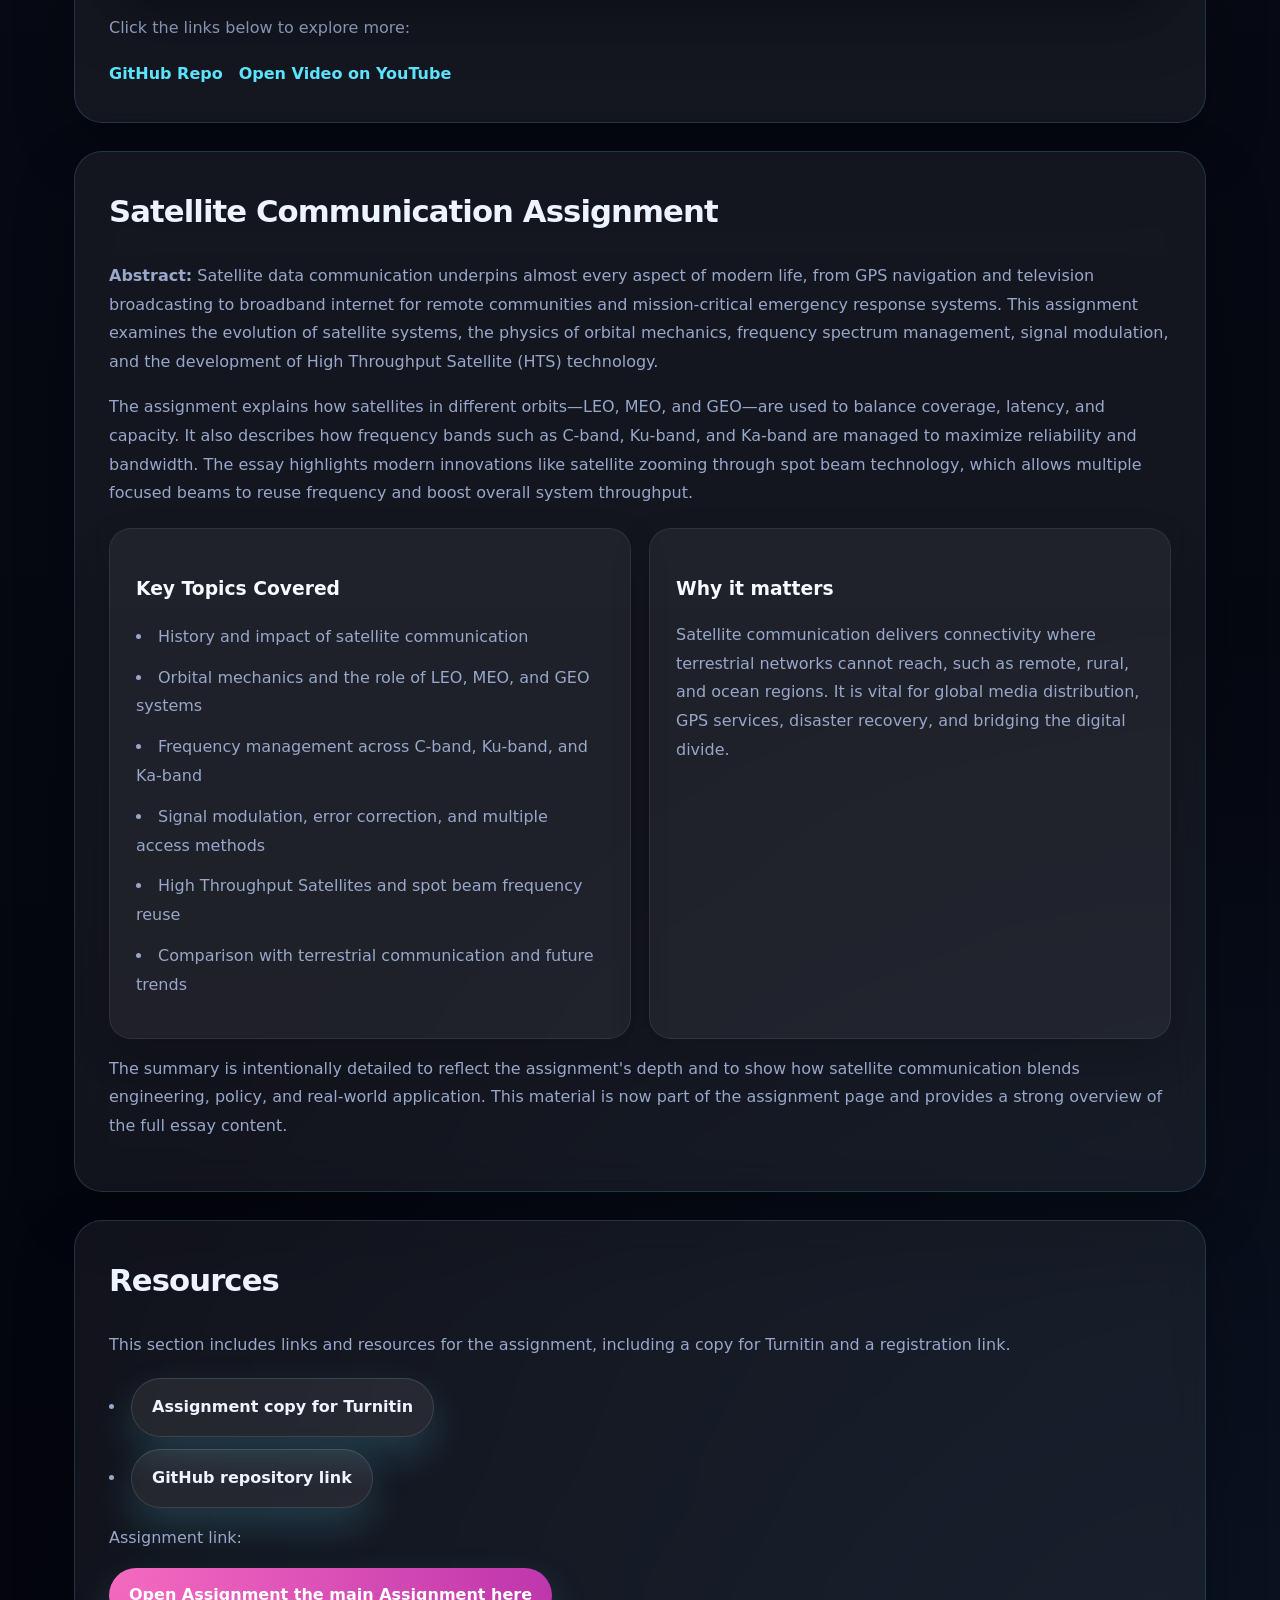
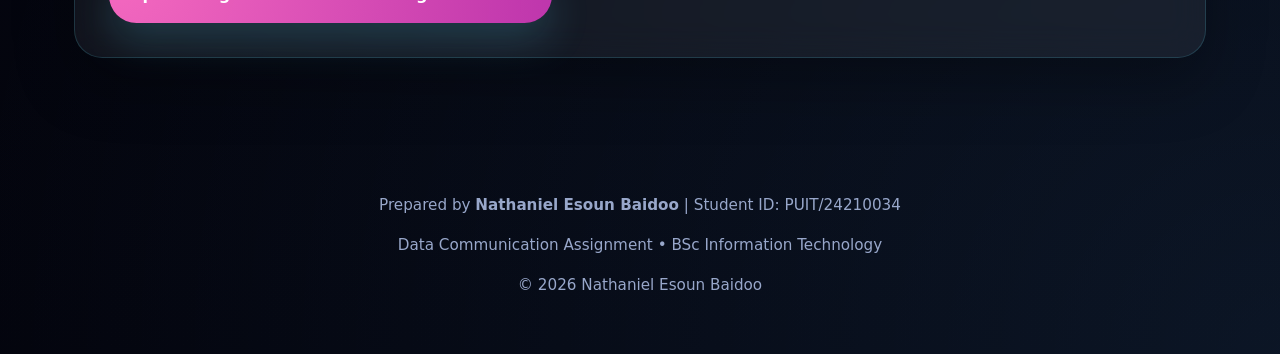
==== commit 441486b9: "Update index.html" ====
--- a/index.html
+++ b/index.html
@@ -27,7 +27,7 @@
             <a href="#about">About</a>
             <a href="#concepts">Concepts</a>
             <a href="#inspiration">Inspiration</a>
-            <a href="#resources">Resources</a>
+            <a href="resources">Resources</a>
             <a href="#assignment">Assignment</a>
         </nav>
     </header>
@@ -49,7 +49,7 @@
                     I am a passionate learner of data communication, with a focus on networking fundamentals, signal transmission, and the practical application of digital systems in modern communications.
                 </p>
                 <div class="hero-links">
-                    <a class="button" href="C:\Users\DELL\DATACOM WEB\ASSIGNMENT.HTML">Go to the main Assignment</a>
+                    <a class="button" href="ASSIGNMENT.HTML">Go to the main Assignment</a>
                     <a class="button button-secondary" href="#video">Watch Video</a>
                 </div>
             </div>
@@ -230,4 +230,4 @@
     </footer>
     <script src="index.js "></script>
   </body>
-</html>+</html>
